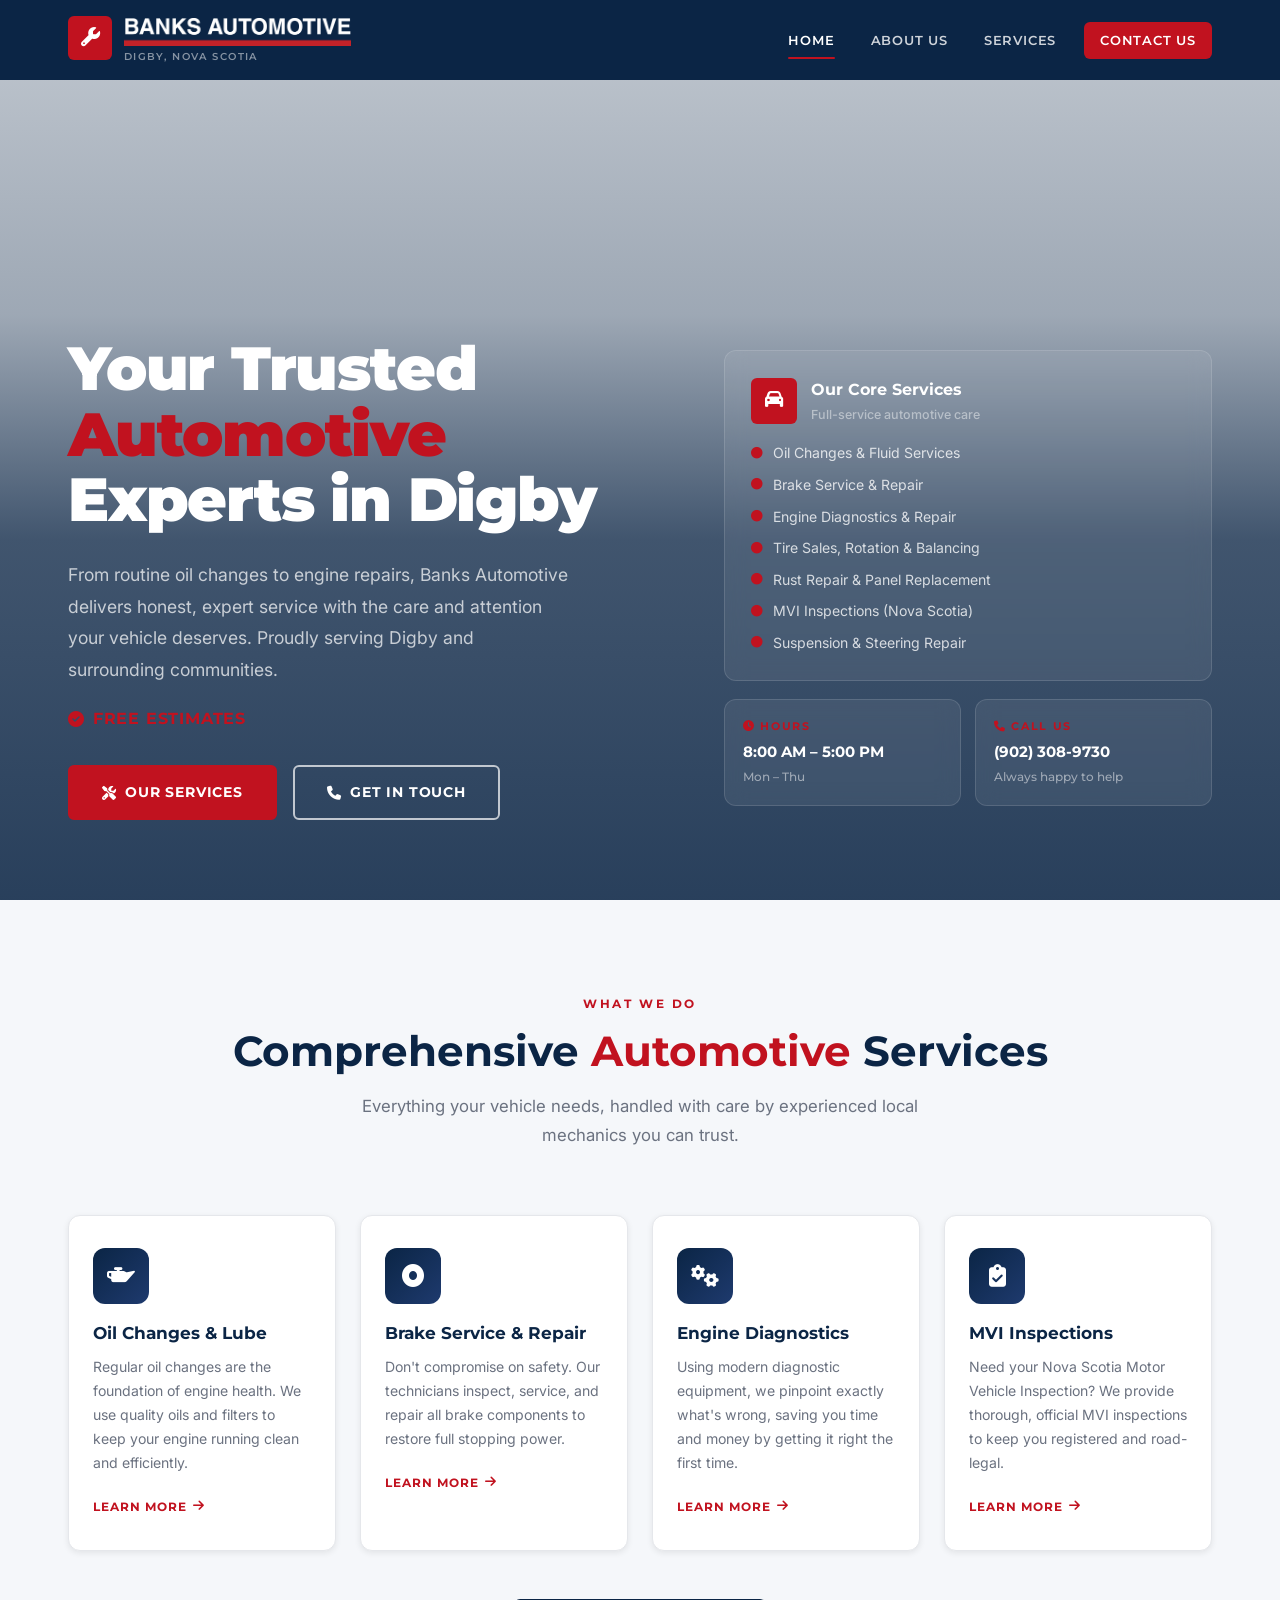
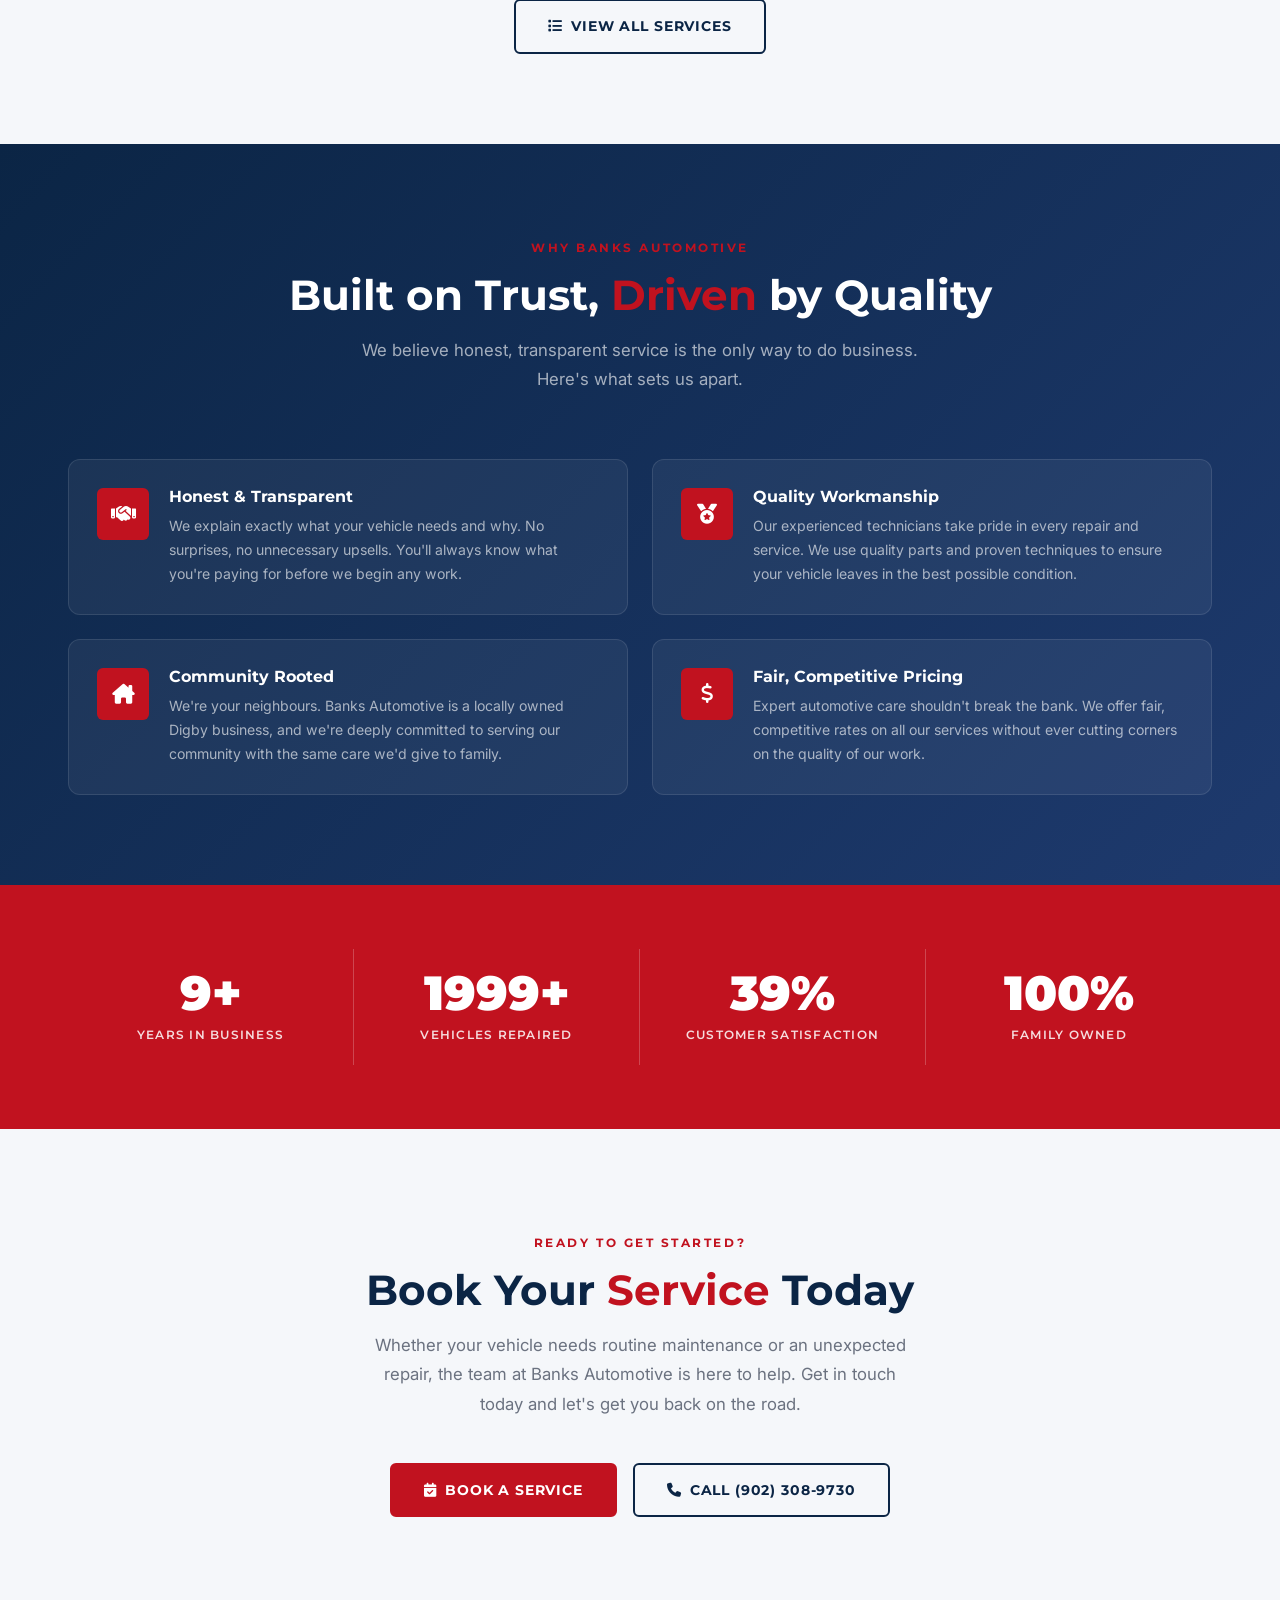
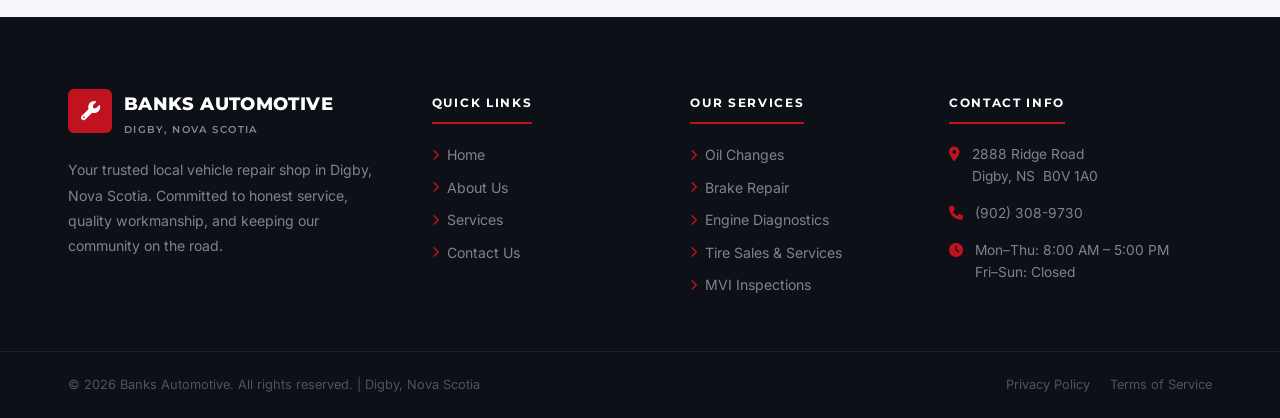
==== index.html @ 195c3d0d "Add files via upload" ====
<!DOCTYPE html>
<html lang="en">
<head>
  <meta charset="UTF-8" />
  <meta name="viewport" content="width=device-width, initial-scale=1.0" />

  <!-- Primary SEO -->
  <title>Banks Automotive | Auto Repair in Digby, NS</title>
  <meta name="description" content="Banks Automotive is Digby's trusted vehicle repair and maintenance shop. Expert mechanics, honest pricing, and quality service, from oil changes to engine repairs. Serving Digby, Nova Scotia and surrounding communities." />
  <meta name="keywords" content="auto repair Digby NS, vehicle repair Digby Nova Scotia, mechanic Digby, car repair Digby NS, oil change Digby, brake repair Nova Scotia, MVI inspection Digby, Banks Automotive" />
  <meta name="robots" content="index, follow" />
  <link rel="canonical" href="https://banksautomotive.ca/" />

  <!-- Open Graph -->
  <meta property="og:type" content="website" />
  <meta property="og:url" content="https://banksautomotive.ca/" />
  <meta property="og:title" content="Banks Automotive | Auto Repair in Digby, NS" />
  <meta property="og:description" content="Expert vehicle repair and maintenance in Digby, NS. Honest pricing, quality workmanship, and a commitment to keeping our community on the road." />
  <meta property="og:image" content="https://banksautomotive.ca/images/banks-shop.jpg" />
  <meta property="og:site_name" content="Banks Automotive | Auto Repair in Digby, NS" />
  <meta property="og:locale" content="en_CA" />

  <!-- Twitter Card -->
  <meta name="twitter:card" content="summary_large_image" />
  <meta name="twitter:title" content="Banks Automotive | Auto Repair in Digby, NS" />
  <meta name="twitter:description" content="Digby's trusted auto repair shop. Expert mechanics, honest service." />
  <meta name="twitter:image" content="https://banksautomotive.ca/images/banks-shop.jpg" />

  <!-- Favicon placeholder -->
  <link rel="icon" type="image/svg+xml" href="data:image/svg+xml,<svg xmlns='http://www.w3.org/2000/svg' viewBox='0 0 100 100'><rect width='100' height='100' rx='12' fill='%230B2545'/><text x='50' y='62' font-family='Arial,sans-serif' font-size='52' font-weight='bold' fill='white' text-anchor='middle'>BA</text><rect x='20' y='74' width='60' height='6' rx='3' fill='%23C1121F'/></svg>" />

  <!-- Styles -->
  <link rel="stylesheet" href="https://cdnjs.cloudflare.com/ajax/libs/font-awesome/6.5.0/css/all.min.css" crossorigin="anonymous" />
  <link rel="stylesheet" href="css/styles.css" />

  <!-- JSON-LD Structured Data -->
  <script type="application/ld+json">
  {
    "@context": "https://schema.org",
    "@type": "AutoRepair",
    "name": "Banks Automotive",
    "description": "Full-service vehicle repair and maintenance shop serving Digby and surrounding communities in Nova Scotia.",
    "url": "https://banksautomotive.ca",
    "telephone": "+1-902-308-9730",
    "address": {
      "@type": "PostalAddress",
      "streetAddress": "2888 Ridge Road",
      "addressLocality": "Digby",
      "addressRegion": "NS",
      "postalCode": "B0V 1A0",
      "addressCountry": "CA"
    },
    "openingHoursSpecification": [
      {
        "@type": "OpeningHoursSpecification",
        "dayOfWeek": ["Monday","Tuesday","Wednesday","Thursday"],
        "opens": "08:00",
        "closes": "17:00"
      }
    ],
    "priceRange": "$$",
    "image": "https://banksautomotive.ca/images/banks-shop.jpg"
  }
  </script>
</head>
<body>

  <!-- ============================================================
       NAVIGATION
  ============================================================ -->
  <nav class="nav" role="navigation" aria-label="Main navigation">
    <div class="nav-container">

      <a href="index.html" class="nav-logo" aria-label="Banks Automotive Home">
        <div class="nav-logo-icon" aria-hidden="true">
          <i class="fas fa-wrench"></i>
        </div>
        <div>
          <img src="images/BanksAutomotive_Logo.png" alt="Banks Automotive" class="nav-logo-img">
          <span class="nav-logo-tagline">Digby, Nova Scotia</span>
        </div>
      </a>

      <div class="nav-links" role="list">
        <a href="index.html"    class="nav-link" data-page="index.html"    role="listitem">Home</a>
        <a href="about.html"    class="nav-link" data-page="about.html"    role="listitem">About Us</a>
        <a href="services.html" class="nav-link" data-page="services.html" role="listitem">Services</a>
        <a href="contact.html"  class="nav-link nav-cta" data-page="contact.html" role="listitem">Contact Us</a>
      </div>

      <button class="nav-hamburger" aria-label="Open navigation menu" aria-expanded="false">
        <span></span><span></span><span></span>
      </button>
    </div>
  </nav>

  <!-- Mobile Menu -->
  <div class="nav-mobile" role="navigation" aria-label="Mobile navigation">
    <a href="index.html"    class="nav-link" data-page="index.html">Home</a>
    <a href="about.html"    class="nav-link" data-page="about.html">About Us</a>
    <a href="services.html" class="nav-link" data-page="services.html">Services</a>
    <a href="contact.html"  class="nav-link nav-cta" data-page="contact.html">Contact Us</a>
  </div>

  <main>

    <!-- ============================================================
         HERO SECTION
    ============================================================ -->
    <section class="hero" aria-label="Welcome to Banks Automotive">
      <img src="images/banks-shop.jpg"
           alt="Banks Automotive Repair shop with new signage at 2888 Ridge Road, Digby, Nova Scotia"
           class="hero-bg-img"
           fetchpriority="high">
      <div class="hero-overlay" aria-hidden="true"></div>

      <div class="hero-content">
        <!-- Text Column -->
        <div class="hero-text">
          <h1 class="hero-title">
            Your Trusted <span class="accent">Automotive</span><br>Experts in Digby
          </h1>
          <p class="hero-subtitle">
            From routine oil changes to engine repairs, Banks Automotive delivers honest, expert service with the care and attention your vehicle deserves. Proudly serving Digby and surrounding communities.
          </p>
          <p class="hero-free-estimate"><i class="fas fa-check-circle" aria-hidden="true"></i> Free Estimates</p>
          <div class="hero-actions">
            <a href="services.html" class="btn btn-primary">
              <i class="fas fa-tools" aria-hidden="true"></i> Our Services
            </a>
            <a href="contact.html" class="btn btn-outline-white">
              <i class="fas fa-phone" aria-hidden="true"></i> Get in Touch
            </a>
          </div>
        </div>

        <!-- Visual Column (hidden on mobile) -->
        <div class="hero-visual" aria-hidden="true">
          <div class="hero-card">
            <div class="hero-card-header">
              <div class="hero-card-icon"><i class="fas fa-car"></i></div>
              <div>
                <div class="hero-card-title">Our Core Services</div>
                <div class="hero-card-sub">Full-service automotive care</div>
              </div>
            </div>
            <ul class="hero-service-list">
              <li class="hero-service-item"><i class="fas fa-circle"></i> Oil Changes &amp; Fluid Services</li>
              <li class="hero-service-item"><i class="fas fa-circle"></i> Brake Service &amp; Repair</li>
              <li class="hero-service-item"><i class="fas fa-circle"></i> Engine Diagnostics &amp; Repair</li>
              <li class="hero-service-item"><i class="fas fa-circle"></i> Tire Sales, Rotation &amp; Balancing</li>
              <li class="hero-service-item"><i class="fas fa-circle"></i> Rust Repair &amp; Panel Replacement</li>
              <li class="hero-service-item"><i class="fas fa-circle"></i> MVI Inspections (Nova Scotia)</li>
              <li class="hero-service-item"><i class="fas fa-circle"></i> Suspension &amp; Steering Repair</li>
            </ul>
          </div>

          <div class="hero-info-row">
            <div class="hero-info-card">
              <div class="hero-info-card-label"><i class="fas fa-clock"></i> Hours</div>
              <div class="hero-info-card-value">
                8:00 AM – 5:00 PM
                <span>Mon – Thu</span>
              </div>
            </div>
            <div class="hero-info-card">
              <div class="hero-info-card-label"><i class="fas fa-phone"></i> Call Us</div>
              <div class="hero-info-card-value">
                (902) 308-9730
                <span>Always happy to help</span>
              </div>
            </div>
          </div>
        </div>
      </div>
    </section>

    <!-- ============================================================
         SERVICES PREVIEW
    ============================================================ -->
    <section class="section services-preview" aria-labelledby="services-heading">
      <div class="container">
        <div class="section-header">
          <p class="section-label">What We Do</p>
          <h2 class="section-title" id="services-heading">Comprehensive <span class="accent">Automotive</span> Services</h2>
          <p class="section-subtitle">Everything your vehicle needs, handled with care by experienced local mechanics you can trust.</p>
        </div>

        <div class="services-grid-preview">
          <article class="service-card reveal">
            <div class="service-icon" aria-hidden="true"><i class="fas fa-oil-can"></i></div>
            <h3>Oil Changes &amp; Lube</h3>
            <p>Regular oil changes are the foundation of engine health. We use quality oils and filters to keep your engine running clean and efficiently.</p>
            <a href="services.html#oil-changes" class="service-card-link">Learn more <i class="fas fa-arrow-right" aria-hidden="true"></i></a>
          </article>

          <article class="service-card reveal delay-1">
            <div class="service-icon" aria-hidden="true"><i class="fas fa-circle-dot"></i></div>
            <h3>Brake Service &amp; Repair</h3>
            <p>Don't compromise on safety. Our technicians inspect, service, and repair all brake components to restore full stopping power.</p>
            <a href="services.html#brakes" class="service-card-link">Learn more <i class="fas fa-arrow-right" aria-hidden="true"></i></a>
          </article>

          <article class="service-card reveal delay-2">
            <div class="service-icon" aria-hidden="true"><i class="fas fa-gears"></i></div>
            <h3>Engine Diagnostics</h3>
            <p>Using modern diagnostic equipment, we pinpoint exactly what's wrong, saving you time and money by getting it right the first time.</p>
            <a href="services.html#diagnostics" class="service-card-link">Learn more <i class="fas fa-arrow-right" aria-hidden="true"></i></a>
          </article>

          <article class="service-card reveal delay-3">
            <div class="service-icon" aria-hidden="true"><i class="fas fa-clipboard-check"></i></div>
            <h3>MVI Inspections</h3>
            <p>Need your Nova Scotia Motor Vehicle Inspection? We provide thorough, official MVI inspections to keep you registered and road-legal.</p>
            <a href="services.html#mvi" class="service-card-link">Learn more <i class="fas fa-arrow-right" aria-hidden="true"></i></a>
          </article>
        </div>

        <div style="text-align:center; margin-top:48px;">
          <a href="services.html" class="btn btn-outline-navy">
            <i class="fas fa-list" aria-hidden="true"></i> View All Services
          </a>
        </div>
      </div>
    </section>

    <!-- ============================================================
         WHY CHOOSE US
    ============================================================ -->
    <section class="section why-us" aria-labelledby="why-heading">
      <div class="container">
        <div class="section-header">
          <p class="section-label">Why Banks Automotive</p>
          <h2 class="section-title" id="why-heading" style="color:var(--white)">Built on Trust, <span class="accent">Driven</span> by Quality</h2>
          <p class="section-subtitle">We believe honest, transparent service is the only way to do business. Here's what sets us apart.</p>
        </div>

        <div class="why-grid">
          <div class="why-item reveal">
            <div class="why-icon" aria-hidden="true"><i class="fas fa-handshake"></i></div>
            <div>
              <h3>Honest &amp; Transparent</h3>
              <p>We explain exactly what your vehicle needs and why. No surprises, no unnecessary upsells. You'll always know what you're paying for before we begin any work.</p>
            </div>
          </div>

          <div class="why-item reveal delay-1">
            <div class="why-icon" aria-hidden="true"><i class="fas fa-medal"></i></div>
            <div>
              <h3>Quality Workmanship</h3>
              <p>Our experienced technicians take pride in every repair and service. We use quality parts and proven techniques to ensure your vehicle leaves in the best possible condition.</p>
            </div>
          </div>

          <div class="why-item reveal delay-2">
            <div class="why-icon" aria-hidden="true"><i class="fas fa-house-chimney"></i></div>
            <div>
              <h3>Community Rooted</h3>
              <p>We're your neighbours. Banks Automotive is a locally owned Digby business, and we're deeply committed to serving our community with the same care we'd give to family.</p>
            </div>
          </div>

          <div class="why-item reveal delay-3">
            <div class="why-icon" aria-hidden="true"><i class="fas fa-dollar-sign"></i></div>
            <div>
              <h3>Fair, Competitive Pricing</h3>
              <p>Expert automotive care shouldn't break the bank. We offer fair, competitive rates on all our services without ever cutting corners on the quality of our work.</p>
            </div>
          </div>
        </div>
      </div>
    </section>

    <!-- ============================================================
         STATS BANNER
    ============================================================ -->
    <section class="stats-banner" aria-label="Banks Automotive by the numbers">
      <div class="container">
        <div class="stats-grid">
          <div class="stat-item reveal">
            <div class="stat-number"><span class="counter" data-target="25" data-suffix="+">25+</span></div>
            <div class="stat-label">Years in Business</div>
          </div>
          <div class="stat-item reveal delay-1">
            <div class="stat-number"><span class="counter" data-target="5000" data-suffix="+">5000+</span></div>
            <div class="stat-label">Vehicles Repaired</div>
          </div>
          <div class="stat-item reveal delay-2">
            <div class="stat-number"><span class="counter" data-target="98" data-suffix="%">98%</span></div>
            <div class="stat-label">Customer Satisfaction</div>
          </div>
          <div class="stat-item reveal delay-3">
            <div class="stat-number">100%</div>
            <div class="stat-label">Family Owned</div>
          </div>
        </div>
      </div>
    </section>

    <!-- ============================================================
         CTA SECTION
    ============================================================ -->
    <section class="cta-section" aria-labelledby="cta-heading">
      <div class="container">
        <p class="section-label">Ready to Get Started?</p>
        <h2 class="section-title" id="cta-heading">Book Your <span class="accent">Service</span> Today</h2>
        <p class="cta-body">
          Whether your vehicle needs routine maintenance or an unexpected repair, the team at Banks Automotive is here to help. Get in touch today and let's get you back on the road.
        </p>
        <div class="cta-actions">
          <a href="contact.html" class="btn btn-primary">
            <i class="fas fa-calendar-check" aria-hidden="true"></i> Book a Service
          </a>
          <a href="tel:+19023089730" class="btn btn-outline-navy">
            <i class="fas fa-phone" aria-hidden="true"></i> Call (902) 308-9730
          </a>
        </div>
      </div>
    </section>

  </main>

  <!-- ============================================================
       FOOTER
  ============================================================ -->
  <footer class="footer" role="contentinfo">
    <div class="footer-top">
      <div class="container">
        <div class="footer-grid">

          <!-- Brand -->
          <div class="footer-brand">
            <div class="footer-logo-wrap">
              <a href="index.html" class="nav-logo" aria-label="Banks Automotive Home">
                <div class="nav-logo-icon" aria-hidden="true"><i class="fas fa-wrench"></i></div>
                <div>
                  <span class="nav-logo-name">Banks Automotive</span>
          <span class="nav-logo-tagline">Digby, Nova Scotia</span>
                        </div>
              </a>
            </div>
            <p>Your trusted local vehicle repair shop in Digby, Nova Scotia. Committed to honest service, quality workmanship, and keeping our community on the road.</p>
          </div>

          <!-- Quick Links -->
          <div class="footer-col">
            <h4>Quick Links</h4>
            <nav class="footer-links" aria-label="Footer navigation">
              <a href="index.html"><i class="fas fa-chevron-right"></i> Home</a>
              <a href="about.html"><i class="fas fa-chevron-right"></i> About Us</a>
              <a href="services.html"><i class="fas fa-chevron-right"></i> Services</a>
              <a href="contact.html"><i class="fas fa-chevron-right"></i> Contact Us</a>
            </nav>
          </div>

          <!-- Services -->
          <div class="footer-col">
            <h4>Our Services</h4>
            <nav class="footer-links" aria-label="Services navigation">
              <a href="services.html"><i class="fas fa-chevron-right"></i> Oil Changes</a>
              <a href="services.html"><i class="fas fa-chevron-right"></i> Brake Repair</a>
              <a href="services.html"><i class="fas fa-chevron-right"></i> Engine Diagnostics</a>
              <a href="services.html"><i class="fas fa-chevron-right"></i> Tire Sales &amp; Services</a>
              <a href="services.html"><i class="fas fa-chevron-right"></i> MVI Inspections</a>
            </nav>
          </div>

          <!-- Contact -->
          <div class="footer-col">
            <h4>Contact Info</h4>
            <address style="font-style:normal;">
              <div class="footer-contact-item">
                <i class="fas fa-map-marker-alt" aria-hidden="true"></i>
                <p>2888 Ridge Road<br>Digby, NS &nbsp;B0V 1A0</p>
              </div>
              <div class="footer-contact-item">
                <i class="fas fa-phone" aria-hidden="true"></i>
                <p><a href="tel:+19023089730">(902) 308-9730</a></p>
              </div>
              <div class="footer-contact-item">
                <i class="fas fa-clock" aria-hidden="true"></i>
                <p>Mon–Thu: 8:00 AM – 5:00 PM<br>Fri–Sun: Closed</p>
              </div>
            </address>
          </div>

        </div>
      </div>
    </div>

    <div class="container">
      <div class="footer-bottom">
        <p>&copy; 2026 Banks Automotive. All rights reserved. | Digby, Nova Scotia</p>
        <div class="footer-bottom-links">
          <a href="privacy.html">Privacy Policy</a>
          <a href="terms.html">Terms of Service</a>
        </div>
      </div>
    </div>
  </footer>

  <!-- Scroll to Top -->
  <button class="scroll-top" aria-label="Scroll to top of page">
    <i class="fas fa-chevron-up" aria-hidden="true"></i>
  </button>

  <script src="js/main.js"></script>
</body>
</html>
---- css/styles.css ----
/* ============================================================
   BANKS AUTOMOTIVE — Main Stylesheet
   Vehicle Repair Shop | Digby, Nova Scotia
   ============================================================ */

@import url('https://fonts.googleapis.com/css2?family=Montserrat:wght@400;500;600;700;800;900&family=Inter:wght@400;500;600&display=swap');

/* ============================================================
   CSS Custom Properties
   ============================================================ */
:root {
  --navy:        #0B2545;
  --navy-mid:    #1E3A6E;
  --navy-light:  #2D5196;
  --red:         #C1121F;
  --red-dark:    #9B0E19;
  --white:       #FFFFFF;
  --off-white:   #F5F7FA;
  --black:       #0D1117;
  --gray:        #6B7280;
  --gray-light:  #E5E7EB;
  --gray-mid:    #D1D5DB;

  --font-heading: 'Montserrat', sans-serif;
  --font-body:    'Inter', sans-serif;

  --container-max:    1200px;
  --section-padding:  90px 0;
  --nav-height:       80px;

  --shadow-sm:  0 2px 6px rgba(0,0,0,0.08);
  --shadow-md:  0 6px 18px rgba(0,0,0,0.12);
  --shadow-lg:  0 12px 36px rgba(0,0,0,0.18);

  --radius-sm: 6px;
  --radius-md: 12px;
  --radius-lg: 20px;

  --transition:      0.3s ease;
  --transition-slow: 0.6s ease;
}

/* ============================================================
   Reset & Base
   ============================================================ */
*, *::before, *::after {
  box-sizing: border-box;
  margin: 0;
  padding: 0;
}

html {
  scroll-behavior: smooth;
}

body {
  font-family: var(--font-body);
  color: var(--black);
  background-color: var(--white);
  line-height: 1.6;
  overflow-x: hidden;
  animation: pageFadeIn 0.35s ease;
}

img { max-width: 100%; height: auto; display: block; }
a   { text-decoration: none; color: inherit; }
ul  { list-style: none; }

@keyframes pageFadeIn {
  from { opacity: 0; }
  to   { opacity: 1; }
}

/* ============================================================
   Typography
   ============================================================ */
h1, h2, h3, h4, h5, h6 {
  font-family: var(--font-heading);
  font-weight: 700;
  line-height: 1.15;
}
h1 { font-size: clamp(2.2rem, 5.5vw, 3.75rem); }
h2 { font-size: clamp(1.75rem, 4vw, 2.6rem); }
h3 { font-size: clamp(1.1rem, 2.5vw, 1.5rem); }
p  { line-height: 1.75; }

/* ============================================================
   Utilities
   ============================================================ */
.container {
  max-width: var(--container-max);
  margin: 0 auto;
  padding: 0 28px;
}

.section {
  padding: var(--section-padding);
}

.section-header {
  text-align: center;
  margin-bottom: 64px;
}

.section-label {
  display: inline-block;
  font-family: var(--font-heading);
  font-size: 0.72rem;
  font-weight: 700;
  letter-spacing: 0.22em;
  text-transform: uppercase;
  color: var(--red);
  margin-bottom: 14px;
}

.section-title {
  color: var(--navy);
  margin-bottom: 16px;
}

.section-title .accent {
  color: var(--red);
}

.section-subtitle {
  color: var(--gray);
  font-size: 1.05rem;
  max-width: 580px;
  margin: 0 auto;
}

/* Buttons */
.btn {
  display: inline-flex;
  align-items: center;
  gap: 8px;
  padding: 14px 32px;
  font-family: var(--font-heading);
  font-size: 0.88rem;
  font-weight: 700;
  letter-spacing: 0.06em;
  text-transform: uppercase;
  border: 2px solid transparent;
  border-radius: var(--radius-sm);
  cursor: pointer;
  transition: all var(--transition);
  white-space: nowrap;
}

.btn-primary {
  background-color: var(--red);
  color: var(--white);
  border-color: var(--red);
}
.btn-primary:hover {
  background-color: var(--red-dark);
  border-color: var(--red-dark);
  transform: translateY(-2px);
  box-shadow: 0 8px 24px rgba(193,18,31,0.38);
}

.btn-outline-white {
  background-color: transparent;
  color: var(--white);
  border-color: rgba(255,255,255,0.7);
}
.btn-outline-white:hover {
  background-color: var(--white);
  color: var(--navy);
  border-color: var(--white);
  transform: translateY(-2px);
}

.btn-outline-navy {
  background-color: transparent;
  color: var(--navy);
  border-color: var(--navy);
}
.btn-outline-navy:hover {
  background-color: var(--navy);
  color: var(--white);
  transform: translateY(-2px);
}

/* ============================================================
   Navigation
   ============================================================ */
.nav {
  position: fixed;
  top: 0; left: 0; right: 0;
  z-index: 1000;
  background-color: var(--navy);
  height: var(--nav-height);
  display: flex;
  align-items: center;
  transition: height var(--transition), box-shadow var(--transition);
}

.nav.scrolled {
  height: 66px;
  box-shadow: 0 4px 24px rgba(0,0,0,0.35);
}

.nav-container {
  max-width: var(--container-max);
  margin: 0 auto;
  padding: 0 28px;
  width: 100%;
  display: flex;
  align-items: center;
  justify-content: space-between;
}

/* Logo */
.nav-logo {
  display: flex;
  align-items: flex-start;
  gap: 12px;
  text-decoration: none;
  flex-shrink: 0;
}

.nav-logo-icon {
  width: 44px;
  height: 44px;
  background-color: var(--red);
  border-radius: var(--radius-sm);
  display: flex;
  align-items: center;
  justify-content: center;
  color: var(--white);
  font-size: 1.2rem;
  flex-shrink: 0;
  transition: background-color var(--transition);
}
.nav-logo:hover .nav-logo-icon {
  background-color: var(--red-dark);
}

.nav-logo-img {
  height: 28px;
  width: auto;
  display: block;
  margin-top: 2px;
}

.nav-logo-name {
  font-family: var(--font-heading);
  font-weight: 800;
  font-size: 1.15rem;
  color: var(--white);
  letter-spacing: 0.02em;
  text-transform: uppercase;
  display: block;
}

.nav-logo-tagline {
  font-family: var(--font-heading);
  font-size: 0.6rem;
  font-weight: 600;
  color: rgba(255,255,255,0.5);
  letter-spacing: 0.15em;
  text-transform: uppercase;
  display: block;
  margin-top: 3px;
}

/* Desktop Links */
.nav-links {
  display: flex;
  align-items: center;
  gap: 4px;
}

.nav-link {
  font-family: var(--font-heading);
  font-size: 0.82rem;
  font-weight: 600;
  letter-spacing: 0.06em;
  text-transform: uppercase;
  color: rgba(255,255,255,0.8);
  padding: 8px 16px;
  border-radius: var(--radius-sm);
  transition: all var(--transition);
  position: relative;
}
.nav-link:hover {
  color: var(--white);
  background-color: rgba(255,255,255,0.08);
}
.nav-link.active {
  color: var(--white);
}
.nav-link.active::after {
  content: '';
  position: absolute;
  bottom: 0; left: 16px; right: 16px;
  height: 2px;
  background-color: var(--red);
  border-radius: 2px;
}

.nav-cta {
  background-color: var(--red) !important;
  color: var(--white) !important;
  border-radius: var(--radius-sm);
  margin-left: 8px;
}
.nav-cta:hover {
  background-color: var(--red-dark) !important;
}

/* Hamburger */
.nav-hamburger {
  display: none;
  flex-direction: column;
  justify-content: center;
  gap: 5px;
  width: 40px;
  height: 40px;
  cursor: pointer;
  background: none;
  border: none;
  padding: 6px;
  border-radius: var(--radius-sm);
  transition: background var(--transition);
}
.nav-hamburger:hover { background-color: rgba(255,255,255,0.08); }
.nav-hamburger span {
  display: block;
  width: 22px;
  height: 2px;
  background-color: var(--white);
  border-radius: 2px;
  transition: all var(--transition);
}
.nav-hamburger.active span:nth-child(1) { transform: translateY(7px) rotate(45deg); }
.nav-hamburger.active span:nth-child(2) { opacity: 0; transform: scaleX(0); }
.nav-hamburger.active span:nth-child(3) { transform: translateY(-7px) rotate(-45deg); }

/* Mobile Menu */
.nav-mobile {
  display: none;
  position: fixed;
  top: var(--nav-height);
  left: 0; right: 0;
  background-color: #0e2d57;
  padding: 12px 16px 20px;
  border-top: 1px solid rgba(255,255,255,0.1);
  box-shadow: 0 12px 32px rgba(0,0,0,0.4);
  z-index: 999;
  flex-direction: column;
  gap: 2px;
}
.nav-mobile.open { display: flex; }
.nav-mobile .nav-link {
  padding: 13px 16px;
  width: 100%;
  border-radius: var(--radius-sm);
}
.nav-mobile .nav-cta {
  margin-top: 10px;
  text-align: center;
  justify-content: center;
}

/* ============================================================
   Hero — Home Page
   ============================================================ */
.hero {
  min-height: 100vh;
  display: flex;
  align-items: flex-end;
  position: relative;
  overflow: hidden;
  padding-top: var(--nav-height);
}

.hero-bg-img {
  position: absolute;
  inset: 0;
  width: 100%;
  height: 100%;
  object-fit: cover;
  object-position: center;
  z-index: 0;
}

.hero-overlay {
  position: absolute;
  inset: 0;
  z-index: 1;
  background: linear-gradient(to bottom, rgba(11,37,69,0.25) 0%, rgba(11,37,69,0.4) 35%, rgba(11,37,69,0.78) 60%, rgba(11,37,69,0.88) 100%);
}

.hero-content {
  position: relative;
  z-index: 2;
  max-width: var(--container-max);
  margin: 0 auto;
  padding: 80px 28px;
  display: grid;
  grid-template-columns: 1.1fr 0.9fr;
  gap: 60px;
  align-items: center;
  width: 100%;
}

.hero-logo {
  max-width: 360px;
  width: 100%;
  height: auto;
  filter: drop-shadow(0 2px 12px rgba(0,0,0,0.4));
}

.hero-label {
  display: inline-flex;
  align-items: center;
  gap: 10px;
  font-family: var(--font-heading);
  font-size: 0.72rem;
  font-weight: 700;
  letter-spacing: 0.22em;
  text-transform: uppercase;
  color: var(--red);
  margin-bottom: 22px;
}
.hero-label::before {
  content: '';
  display: block;
  width: 30px;
  height: 2px;
  background-color: var(--red);
  border-radius: 2px;
}

.hero-title {
  font-size: clamp(2.4rem, 5.5vw, 3.8rem);
  font-weight: 900;
  color: var(--white);
  line-height: 1.08;
  margin-bottom: 26px;
  letter-spacing: -0.02em;
}
.hero-title .accent { color: var(--red); }

.hero-subtitle {
  font-size: 1.1rem;
  color: rgba(255,255,255,0.72);
  margin-bottom: 20px;
  line-height: 1.8;
  max-width: 500px;
}

.hero-free-estimate {
  display: inline-flex;
  align-items: center;
  gap: 8px;
  font-family: var(--font-heading);
  font-size: 1rem;
  font-weight: 700;
  color: var(--red);
  letter-spacing: 0.05em;
  text-transform: uppercase;
  margin-bottom: 32px;
}

.hero-bottom {
  margin-top: auto;
  text-align: center;
  display: flex;
  flex-direction: column;
  align-items: center;
  gap: 14px;
}

.hero-tagline {
  font-family: var(--font-heading);
  font-size: clamp(1rem, 2.5vw, 1.25rem);
  font-weight: 600;
  color: var(--white);
  text-shadow: 0 2px 10px rgba(0,0,0,0.5);
  letter-spacing: 0.01em;
  margin: 0;
}

.hero-actions {
  display: flex;
  gap: 16px;
  flex-wrap: wrap;
}

/* Hero stats strip */
.hero-stats {
  display: grid;
  grid-template-columns: repeat(3, 1fr);
  gap: 14px;
  margin-top: 60px;
}
.hero-stat {
  text-align: center;
  padding: 20px 12px;
  border: 1px solid rgba(255,255,255,0.12);
  border-radius: var(--radius-md);
  background-color: rgba(255,255,255,0.06);
  backdrop-filter: blur(6px);
}
.hero-stat-number {
  font-family: var(--font-heading);
  font-size: 2rem;
  font-weight: 900;
  color: var(--white);
  line-height: 1;
  margin-bottom: 6px;
}
.hero-stat-number .accent { color: var(--red); }
.hero-stat-label {
  font-size: 0.75rem;
  color: rgba(255,255,255,0.55);
  text-transform: uppercase;
  letter-spacing: 0.1em;
  font-weight: 600;
}

/* Hero Visual Panel (right column) */
.hero-visual {
  display: flex;
  flex-direction: column;
  gap: 18px;
}

.hero-card {
  background: rgba(255,255,255,0.07);
  border: 1px solid rgba(255,255,255,0.13);
  border-radius: var(--radius-md);
  padding: 26px;
  backdrop-filter: blur(10px);
}

.hero-card-header {
  display: flex;
  align-items: center;
  gap: 14px;
  margin-bottom: 18px;
}
.hero-card-icon {
  width: 46px;
  height: 46px;
  background-color: var(--red);
  border-radius: var(--radius-sm);
  display: flex;
  align-items: center;
  justify-content: center;
  color: var(--white);
  font-size: 1.15rem;
  flex-shrink: 0;
}
.hero-card-title {
  font-family: var(--font-heading);
  font-weight: 700;
  color: var(--white);
  font-size: 1rem;
  margin-bottom: 2px;
}
.hero-card-sub {
  font-size: 0.78rem;
  color: rgba(255,255,255,0.45);
  font-weight: 500;
}

.hero-service-list {
  display: flex;
  flex-direction: column;
  gap: 9px;
}
.hero-service-item {
  display: flex;
  align-items: center;
  gap: 10px;
  font-size: 0.88rem;
  color: rgba(255,255,255,0.78);
}
.hero-service-item i {
  color: var(--red);
  font-size: 0.72rem;
  flex-shrink: 0;
}

.hero-info-row {
  display: grid;
  grid-template-columns: 1fr 1fr;
  gap: 14px;
}
.hero-info-card {
  background: rgba(255,255,255,0.07);
  border: 1px solid rgba(255,255,255,0.13);
  border-radius: var(--radius-md);
  padding: 18px;
  backdrop-filter: blur(10px);
}
.hero-info-card-label {
  font-family: var(--font-heading);
  font-size: 0.68rem;
  font-weight: 700;
  color: var(--red);
  letter-spacing: 0.15em;
  text-transform: uppercase;
  margin-bottom: 6px;
}
.hero-info-card-value {
  font-family: var(--font-heading);
  font-size: 0.92rem;
  font-weight: 700;
  color: var(--white);
}
.hero-info-card-value span {
  display: block;
  font-size: 0.78rem;
  font-weight: 500;
  color: rgba(255,255,255,0.5);
  margin-top: 2px;
}

/* ============================================================
   Page Hero (Interior pages)
   ============================================================ */
.page-hero {
  background: linear-gradient(135deg, #0B2545 0%, #1E3A6E 100%);
  padding: 140px 0 80px;
  position: relative;
  overflow: hidden;
  text-align: center;
}
.page-hero::before {
  content: '';
  position: absolute;
  inset: 0;
  background-image: repeating-linear-gradient(
    -45deg,
    transparent,
    transparent 48px,
    rgba(255,255,255,0.018) 48px,
    rgba(255,255,255,0.018) 49px
  );
}
.page-hero::after {
  content: '';
  position: absolute;
  bottom: 0; left: 0; right: 0;
  height: 4px;
  background: linear-gradient(90deg, var(--red) 40%, transparent);
}
.page-hero-inner {
  position: relative;
  z-index: 1;
}
.page-hero-label {
  display: inline-block;
  font-family: var(--font-heading);
  font-size: 0.72rem;
  font-weight: 700;
  letter-spacing: 0.22em;
  text-transform: uppercase;
  color: var(--red);
  margin-bottom: 14px;
}
.page-hero-title {
  color: var(--white);
  margin-bottom: 18px;
  font-size: clamp(2rem, 5vw, 3rem);
}
.page-hero-subtitle {
  color: rgba(255,255,255,0.68);
  font-size: 1.05rem;
  max-width: 560px;
  margin: 0 auto 28px;
}
.breadcrumb {
  display: flex;
  align-items: center;
  gap: 8px;
  justify-content: center;
  font-size: 0.82rem;
}
.breadcrumb a { color: rgba(255,255,255,0.5); transition: color var(--transition); }
.breadcrumb a:hover { color: var(--white); }
.breadcrumb-sep { color: rgba(255,255,255,0.25); }
.breadcrumb-current { color: var(--red); font-weight: 600; }

/* ============================================================
   Services Preview (Home)
   ============================================================ */
.services-preview {
  background-color: var(--off-white);
}

.services-grid-preview {
  display: grid;
  grid-template-columns: repeat(4, 1fr);
  gap: 24px;
}

.service-card {
  background-color: var(--white);
  border-radius: var(--radius-md);
  padding: 32px 24px;
  border: 1px solid var(--gray-light);
  box-shadow: var(--shadow-sm);
  transition: all var(--transition);
  position: relative;
  overflow: hidden;
}
.service-card::after {
  content: '';
  position: absolute;
  bottom: 0; left: 0; right: 0;
  height: 3px;
  background-color: var(--red);
  transform: scaleX(0);
  transition: transform var(--transition);
}
.service-card:hover {
  transform: translateY(-6px);
  box-shadow: var(--shadow-lg);
  border-color: transparent;
}
.service-card:hover::after { transform: scaleX(1); }

.service-icon {
  width: 56px;
  height: 56px;
  background: linear-gradient(135deg, var(--navy), var(--navy-mid));
  border-radius: var(--radius-md);
  display: flex;
  align-items: center;
  justify-content: center;
  color: var(--white);
  font-size: 1.4rem;
  margin-bottom: 20px;
  transition: background var(--transition);
}
.service-card:hover .service-icon {
  background: linear-gradient(135deg, var(--red), var(--red-dark));
}
.service-card h3 {
  color: var(--navy);
  font-size: 1.05rem;
  margin-bottom: 12px;
}
.service-card p {
  font-size: 0.88rem;
  color: var(--gray);
  line-height: 1.7;
  margin-bottom: 18px;
}
.service-card-link {
  display: inline-flex;
  align-items: center;
  gap: 6px;
  font-family: var(--font-heading);
  font-size: 0.78rem;
  font-weight: 700;
  color: var(--red);
  text-transform: uppercase;
  letter-spacing: 0.08em;
  transition: gap var(--transition);
}
.service-card-link:hover { gap: 10px; }

/* ============================================================
   Why Choose Us (Home)
   ============================================================ */
.why-us {
  background: linear-gradient(135deg, var(--navy) 0%, var(--navy-mid) 100%);
}
.why-us .section-title { color: var(--white); }
.why-us .section-subtitle { color: rgba(255,255,255,0.62); }

.why-grid {
  display: grid;
  grid-template-columns: repeat(2, 1fr);
  gap: 24px;
}
.why-item {
  display: flex;
  gap: 20px;
  padding: 28px;
  background-color: rgba(255,255,255,0.055);
  border: 1px solid rgba(255,255,255,0.1);
  border-radius: var(--radius-md);
  transition: all var(--transition);
}
.why-item:hover {
  background-color: rgba(255,255,255,0.09);
  transform: translateY(-3px);
}
.why-icon {
  width: 52px;
  height: 52px;
  background-color: var(--red);
  border-radius: var(--radius-sm);
  display: flex;
  align-items: center;
  justify-content: center;
  color: var(--white);
  font-size: 1.25rem;
  flex-shrink: 0;
}
.why-item h3 {
  color: var(--white);
  font-size: 1rem;
  margin-bottom: 8px;
}
.why-item p {
  color: rgba(255,255,255,0.62);
  font-size: 0.88rem;
  line-height: 1.7;
}

/* ============================================================
   Stats Banner
   ============================================================ */
.stats-banner {
  background-color: var(--red);
  padding: 64px 0;
}
.stats-grid {
  display: grid;
  grid-template-columns: repeat(4, 1fr);
  gap: 0;
  text-align: center;
}
.stat-item {
  padding: 20px;
  border-right: 1px solid rgba(255,255,255,0.22);
}
.stat-item:last-child { border-right: none; }
.stat-number {
  font-family: var(--font-heading);
  font-size: 3rem;
  font-weight: 900;
  color: var(--white);
  line-height: 1;
  margin-bottom: 8px;
}
.stat-label {
  font-family: var(--font-heading);
  font-size: 0.78rem;
  font-weight: 600;
  color: rgba(255,255,255,0.85);
  text-transform: uppercase;
  letter-spacing: 0.1em;
}

/* ============================================================
   CTA Section
   ============================================================ */
.cta-section {
  background-color: var(--off-white);
  text-align: center;
  padding: 100px 0;
}
.cta-section .section-title { color: var(--navy); }
.cta-section .cta-body {
  color: var(--gray);
  font-size: 1.05rem;
  max-width: 540px;
  margin: 0 auto 44px;
}
.cta-actions {
  display: flex;
  gap: 16px;
  justify-content: center;
  flex-wrap: wrap;
}

/* ============================================================
   About — Story Section
   ============================================================ */
.story-section { background-color: var(--white); }
.story-grid {
  display: grid;
  grid-template-columns: 1fr 1fr;
  grid-template-rows: auto auto;
  gap: 24px 80px;
}
.story-text { grid-column: 1; grid-row: 1 / 3; align-self: start; }
.story-visual { grid-column: 2; grid-row: 1; }
.story-map-wrapper {
  grid-column: 2;
  grid-row: 2;
  border-radius: var(--radius-lg);
  overflow: hidden;
  box-shadow: var(--shadow-md);
}
.story-map-wrapper iframe { aspect-ratio: 8 / 5; height: auto; }
.story-label { text-align: left; }
.story-text h2 { color: var(--navy); margin-bottom: 20px; }
.story-text p { color: var(--gray); margin-bottom: 16px; line-height: 1.85; }

.story-highlights { margin-top: 24px; display: flex; flex-direction: column; gap: 14px; }
.story-highlight-item { display: flex; align-items: flex-start; gap: 14px; }
.story-highlight-item i {
  color: var(--red);
  font-size: 0.95rem;
  margin-top: 5px;
  flex-shrink: 0;
}
.story-highlight-item p { margin-bottom: 0; font-size: 0.95rem; color: var(--gray); }

/* Visual block */
.story-visual { position: relative; }
.story-image-block {
  background: linear-gradient(135deg, var(--navy) 0%, var(--navy-mid) 100%);
  border-radius: var(--radius-lg);
  height: 460px;
  display: flex;
  flex-direction: column;
  align-items: center;
  justify-content: center;
  gap: 14px;
  position: relative;
  overflow: hidden;
}
.story-image-block::before {
  content: '';
  position: absolute;
  inset: 0;
  background-image: repeating-linear-gradient(
    -45deg,
    transparent,
    transparent 30px,
    rgba(255,255,255,0.03) 30px,
    rgba(255,255,255,0.03) 31px
  );
}
.story-image-block i {
  font-size: 4.5rem;
  color: rgba(255,255,255,0.18);
  position: relative;
  z-index: 1;
}
.story-image-block-text {
  font-family: var(--font-heading);
  font-size: 0.75rem;
  font-weight: 700;
  color: rgba(255,255,255,0.3);
  letter-spacing: 0.15em;
  text-transform: uppercase;
  position: relative;
  z-index: 1;
}
.story-badge {
  position: absolute;
  bottom: -18px;
  right: -18px;
  width: 122px;
  height: 122px;
  background-color: var(--red);
  border-radius: 50%;
  display: flex;
  flex-direction: column;
  align-items: center;
  justify-content: center;
  text-align: center;
  color: var(--white);
  box-shadow: var(--shadow-lg);
  z-index: 2;
}
.story-badge-number {
  font-family: var(--font-heading);
  font-size: 2.2rem;
  font-weight: 900;
  line-height: 1;
}
.story-badge-text {
  font-size: 0.6rem;
  font-weight: 700;
  text-transform: uppercase;
  letter-spacing: 0.08em;
  line-height: 1.3;
  margin-top: 4px;
}

/* ============================================================
   Values Section (About)
   ============================================================ */
.values-section { background-color: var(--off-white); }
.values-grid {
  display: grid;
  grid-template-columns: repeat(3, 1fr);
  gap: 28px;
}
.value-card {
  background-color: var(--white);
  border-radius: var(--radius-md);
  padding: 36px 28px;
  text-align: center;
  border: 1px solid var(--gray-light);
  box-shadow: var(--shadow-sm);
  transition: all var(--transition);
}
.value-card:hover {
  box-shadow: var(--shadow-md);
  transform: translateY(-4px);
  border-color: transparent;
}
.value-icon {
  width: 64px;
  height: 64px;
  background: linear-gradient(135deg, var(--navy), var(--navy-mid));
  border-radius: 50%;
  display: flex;
  align-items: center;
  justify-content: center;
  color: var(--white);
  font-size: 1.5rem;
  margin: 0 auto 22px;
  transition: background var(--transition);
}
.value-card:hover .value-icon {
  background: linear-gradient(135deg, var(--red), var(--red-dark));
}
.value-card h3 { color: var(--navy); font-size: 1.05rem; margin-bottom: 12px; }
.value-card p { color: var(--gray); font-size: 0.88rem; line-height: 1.75; }

/* Team Strip (About) */
.team-section { background-color: var(--white); }
.team-strip {
  display: flex;
  gap: 24px;
  justify-content: center;
  flex-wrap: wrap;
}
.team-card {
  background-color: var(--off-white);
  border-radius: var(--radius-md);
  padding: 32px 28px;
  text-align: center;
  flex: 1;
  min-width: 180px;
  max-width: 220px;
  border: 1px solid var(--gray-light);
  transition: all var(--transition);
}
.team-card:hover { box-shadow: var(--shadow-md); transform: translateY(-4px); }
.team-avatar {
  width: 72px;
  height: 72px;
  background: linear-gradient(135deg, var(--navy), var(--navy-mid));
  border-radius: 50%;
  display: flex;
  align-items: center;
  justify-content: center;
  color: var(--white);
  font-size: 1.8rem;
  margin: 0 auto 16px;
}
.team-card h4 { color: var(--navy); font-size: 1rem; margin-bottom: 4px; }
.team-card p { color: var(--gray); font-size: 0.82rem; }

/* ============================================================
   Services Page — Full Grid
   ============================================================ */
.services-full { background-color: var(--white); }
.services-grid-full {
  display: grid;
  grid-template-columns: repeat(3, 1fr);
  gap: 28px;
}
.service-card-full {
  background-color: var(--white);
  border: 1px solid var(--gray-light);
  border-radius: var(--radius-md);
  padding: 36px 28px;
  transition: all var(--transition);
  position: relative;
  overflow: hidden;
}
.service-card-full::after {
  content: '';
  position: absolute;
  top: 0; left: 0;
  width: 4px;
  height: 100%;
  background-color: var(--red);
  transform: scaleY(0);
  transform-origin: bottom;
  transition: transform var(--transition);
}
.service-card-full:hover {
  box-shadow: var(--shadow-md);
  transform: translateY(-4px);
  border-color: transparent;
}
.service-card-full:hover::after { transform: scaleY(1); }
.service-card-full h3 { color: var(--navy); margin-bottom: 12px; font-size: 1.1rem; margin-top: 20px; }
.service-card-full p { color: var(--gray); font-size: 0.88rem; line-height: 1.75; margin-bottom: 20px; }

.service-features { display: flex; flex-direction: column; gap: 7px; }
.service-feature {
  display: flex;
  align-items: center;
  gap: 8px;
  font-size: 0.84rem;
  color: var(--gray);
}
.service-feature i { color: var(--red); font-size: 0.68rem; flex-shrink: 0; }

/* Services note */
.services-note {
  background: linear-gradient(135deg, var(--navy), var(--navy-mid));
  border-radius: var(--radius-lg);
  padding: 48px;
  text-align: center;
  margin-top: 60px;
}
.services-note h3 { color: var(--white); margin-bottom: 14px; }
.services-note p { color: rgba(255,255,255,0.7); max-width: 500px; margin: 0 auto 32px; font-size: 0.95rem; }

/* ============================================================
   Contact Page
   ============================================================ */
.contact-section { background-color: var(--white); }
.contact-grid {
  display: grid;
  grid-template-columns: 1fr 1.45fr;
  gap: 64px;
}

.contact-info h2 { color: var(--navy); margin-bottom: 14px; font-size: 1.8rem; }
.contact-info > .contact-intro { color: var(--gray); margin-bottom: 40px; line-height: 1.8; }

.contact-detail {
  display: flex;
  gap: 16px;
  margin-bottom: 28px;
  align-items: flex-start;
}
.contact-detail-icon {
  width: 46px;
  height: 46px;
  background: linear-gradient(135deg, var(--navy), var(--navy-mid));
  border-radius: var(--radius-sm);
  display: flex;
  align-items: center;
  justify-content: center;
  color: var(--white);
  font-size: 1rem;
  flex-shrink: 0;
}
.contact-detail-info h4 {
  font-family: var(--font-heading);
  font-size: 0.78rem;
  font-weight: 700;
  color: var(--navy);
  text-transform: uppercase;
  letter-spacing: 0.08em;
  margin-bottom: 5px;
}
.contact-detail-info p,
.contact-detail-info a {
  color: var(--gray);
  font-size: 0.95rem;
  line-height: 1.55;
}
.contact-detail-info a:hover { color: var(--red); }

.hours-table { margin-top: 6px; }
.hours-row {
  display: flex;
  justify-content: space-between;
  font-size: 0.9rem;
  padding: 5px 0;
  border-bottom: 1px solid var(--gray-light);
  color: var(--gray);
}
.hours-row:last-child { border-bottom: none; }
.hours-row .day { font-weight: 600; color: var(--navy); }

/* Contact Form */
.contact-form-wrapper {
  background-color: var(--off-white);
  border-radius: var(--radius-lg);
  padding: 48px;
}
.contact-form-wrapper h3 { color: var(--navy); margin-bottom: 8px; font-size: 1.5rem; }
.contact-form-wrapper > p { color: var(--gray); margin-bottom: 32px; font-size: 0.95rem; }

.form-group { margin-bottom: 20px; }
.form-row { display: grid; grid-template-columns: 1fr 1fr; gap: 20px; }

.form-label {
  display: block;
  font-family: var(--font-heading);
  font-size: 0.75rem;
  font-weight: 700;
  color: var(--navy);
  text-transform: uppercase;
  letter-spacing: 0.08em;
  margin-bottom: 8px;
}
.form-input,
.form-select,
.form-textarea {
  width: 100%;
  padding: 12px 16px;
  background-color: var(--white);
  border: 2px solid var(--gray-light);
  border-radius: var(--radius-sm);
  font-family: var(--font-body);
  font-size: 0.95rem;
  color: var(--black);
  transition: border-color var(--transition);
  outline: none;
  appearance: none;
}
.form-input:focus,
.form-select:focus,
.form-textarea:focus {
  border-color: var(--navy);
}
.form-textarea { resize: vertical; min-height: 120px; }

.form-submit {
  width: 100%;
  padding: 16px;
  background-color: var(--red);
  color: var(--white);
  font-family: var(--font-heading);
  font-size: 0.88rem;
  font-weight: 700;
  letter-spacing: 0.08em;
  text-transform: uppercase;
  border: none;
  border-radius: var(--radius-sm);
  cursor: pointer;
  transition: all var(--transition);
  display: flex;
  align-items: center;
  justify-content: center;
  gap: 8px;
}
.form-submit:hover {
  background-color: var(--red-dark);
  transform: translateY(-2px);
  box-shadow: 0 8px 24px rgba(193,18,31,0.38);
}
.form-submit:disabled { opacity: 0.7; cursor: not-allowed; transform: none; }

.form-success {
  display: none;
  text-align: center;
  padding: 40px 28px;
  background-color: #eaf5ea;
  border-radius: var(--radius-md);
  border: 1px solid #b2d8b2;
}
.form-success i { font-size: 3rem; color: #2e7d32; margin-bottom: 16px; display: block; }
.form-success h4 { color: #1b5e20; margin-bottom: 8px; }
.form-success p { color: #2e7d32; font-size: 0.95rem; }

/* Map */
.map-section { background-color: var(--off-white); padding: 0; }
.map-container {
  height: 380px;
  background: linear-gradient(135deg, var(--navy), var(--navy-mid));
  display: flex;
  flex-direction: column;
  align-items: center;
  justify-content: center;
  gap: 14px;
  position: relative;
  overflow: hidden;
}
.map-container::before {
  content: '';
  position: absolute;
  inset: 0;
  background-image:
    linear-gradient(rgba(255,255,255,0.04) 1px, transparent 1px),
    linear-gradient(90deg, rgba(255,255,255,0.04) 1px, transparent 1px);
  background-size: 48px 48px;
}
.map-container i { font-size: 3rem; color: var(--red); position: relative; z-index: 1; }
.map-container p {
  position: relative; z-index: 1;
  font-family: var(--font-heading);
  font-weight: 700;
  font-size: 1.1rem;
  color: var(--white);
}
.map-container span {
  position: relative; z-index: 1;
  font-size: 0.85rem;
  color: rgba(255,255,255,0.55);
}

/* ============================================================
   Legal Pages (Privacy / Terms)
   ============================================================ */
.legal-content {
  max-width: 780px;
  margin: 0 auto;
  color: var(--gray);
  line-height: 1.8;
}
.legal-content h2 {
  font-size: 1.3rem;
  color: var(--navy);
  margin-top: 36px;
  margin-bottom: 12px;
}
.legal-content p {
  margin-bottom: 16px;
}
.legal-content ul {
  margin: 0 0 16px 24px;
  list-style: disc;
}
.legal-content li {
  margin-bottom: 8px;
}
.legal-content a {
  color: var(--red);
}

/* ============================================================
   Footer
   ============================================================ */
.footer {
  background-color: var(--black);
  color: rgba(255,255,255,0.75);
}
.footer-top {
  padding: 72px 0 52px;
  border-bottom: 1px solid rgba(255,255,255,0.07);
}
.footer-grid {
  display: grid;
  grid-template-columns: 1.5fr 1fr 1fr 1.25fr;
  gap: 48px;
}

.footer-brand .footer-logo-wrap { margin-bottom: 20px; display: inline-flex; }
.footer-brand p {
  font-size: 0.88rem;
  line-height: 1.8;
  color: rgba(255,255,255,0.48);
  margin-bottom: 24px;
}
.footer-social { display: flex; gap: 10px; }
.footer-social a {
  width: 38px; height: 38px;
  background-color: rgba(255,255,255,0.07);
  border-radius: var(--radius-sm);
  display: flex;
  align-items: center;
  justify-content: center;
  color: rgba(255,255,255,0.55);
  font-size: 0.9rem;
  transition: all var(--transition);
}
.footer-social a:hover {
  background-color: var(--red);
  color: var(--white);
  transform: translateY(-2px);
}

.footer-col h4 {
  font-family: var(--font-heading);
  font-size: 0.75rem;
  font-weight: 700;
  color: var(--white);
  text-transform: uppercase;
  letter-spacing: 0.14em;
  margin-bottom: 20px;
  padding-bottom: 12px;
  border-bottom: 2px solid var(--red);
  display: inline-block;
}
.footer-links { display: flex; flex-direction: column; gap: 10px; }
.footer-links a {
  font-size: 0.88rem;
  color: rgba(255,255,255,0.48);
  transition: color var(--transition);
  display: flex;
  align-items: center;
  gap: 8px;
}
.footer-links a i { font-size: 0.7rem; color: var(--red); }
.footer-links a:hover { color: var(--white); }

.footer-contact-item { display: flex; gap: 12px; margin-bottom: 16px; align-items: flex-start; }
.footer-contact-item i { color: var(--red); font-size: 0.88rem; margin-top: 3px; flex-shrink: 0; }
.footer-contact-item p { font-size: 0.86rem; color: rgba(255,255,255,0.48); line-height: 1.55; }
.footer-contact-item a { color: rgba(255,255,255,0.48); transition: color var(--transition); }
.footer-contact-item a:hover { color: var(--white); }

.footer-bottom {
  padding: 22px 0;
  display: flex;
  align-items: center;
  justify-content: space-between;
  flex-wrap: wrap;
  gap: 12px;
}
.footer-bottom p { font-size: 0.8rem; color: rgba(255,255,255,0.28); }
.footer-bottom-links { display: flex; gap: 20px; }
.footer-bottom-links a { font-size: 0.8rem; color: rgba(255,255,255,0.28); transition: color var(--transition); }
.footer-bottom-links a:hover { color: rgba(255,255,255,0.6); }

/* ============================================================
   Scroll To Top
   ============================================================ */
.scroll-top {
  position: fixed;
  bottom: 32px; right: 32px;
  width: 46px; height: 46px;
  background-color: var(--red);
  color: var(--white);
  border: none;
  border-radius: var(--radius-sm);
  display: flex;
  align-items: center;
  justify-content: center;
  font-size: 1rem;
  cursor: pointer;
  opacity: 0;
  pointer-events: none;
  transform: translateY(16px);
  transition: all var(--transition);
  box-shadow: var(--shadow-md);
  z-index: 900;
}
.scroll-top.visible {
  opacity: 1;
  pointer-events: all;
  transform: translateY(0);
}
.scroll-top:hover {
  background-color: var(--red-dark);
  transform: translateY(-3px);
}

/* ============================================================
   Scroll Reveal Animations
   ============================================================ */
.reveal {
  opacity: 0;
  transform: translateY(28px);
  transition: opacity 0.65s ease, transform 0.65s ease;
}
.reveal.delay-1 { transition-delay: 0.1s; }
.reveal.delay-2 { transition-delay: 0.2s; }
.reveal.delay-3 { transition-delay: 0.3s; }
.reveal.delay-4 { transition-delay: 0.4s; }
.reveal.visible { opacity: 1; transform: translateY(0); }

/* ============================================================
   Responsive
   ============================================================ */
@media (max-width: 1100px) {
  .hero-content { grid-template-columns: 1fr; }
  .hero-visual { display: none; }
  .services-grid-preview { grid-template-columns: repeat(2, 1fr); }
  .stats-grid { grid-template-columns: repeat(2, 1fr); }
  .stat-item { border-right: none; border-bottom: 1px solid rgba(255,255,255,0.22); }
  .stat-item:nth-last-child(-n+2) { border-bottom: none; }
  .footer-grid { grid-template-columns: 1fr 1fr; gap: 36px; }
  .story-grid { grid-template-columns: 1fr; gap: 32px; }
  .story-text { grid-column: 1; grid-row: auto; }
  .story-visual { grid-column: 1; grid-row: auto; order: -1; }
  .story-map-wrapper { grid-column: 1; grid-row: auto; order: 1; }
  .contact-grid { grid-template-columns: 1fr; gap: 48px; }
  .services-grid-full { grid-template-columns: repeat(2, 1fr); }
}

@media (max-width: 768px) {
  :root { --section-padding: 64px 0; }
  .nav-links { display: none; }
  .nav-hamburger { display: flex; }
  .why-grid { grid-template-columns: 1fr; }
  .values-grid { grid-template-columns: 1fr; }
  .services-grid-preview { grid-template-columns: 1fr; }
  .services-grid-full { grid-template-columns: 1fr; }
  .footer-grid { grid-template-columns: 1fr; gap: 28px; }
  .footer-bottom { flex-direction: column; text-align: center; }
  .form-row { grid-template-columns: 1fr; }
  .contact-form-wrapper { padding: 32px 24px; }
  .services-note { padding: 36px 24px; }
  .hero-stats { gap: 10px; }
}

/* ============================================================
   Contact Page — Phone-First Layout
   ============================================================ */
.contact-phone-hero {
  background: linear-gradient(135deg, var(--navy) 0%, var(--navy-mid) 100%);
  text-align: center;
  padding: 80px 0;
  position: relative;
  overflow: hidden;
}
.contact-phone-hero::before {
  content: '';
  position: absolute;
  inset: 0;
  background-image: repeating-linear-gradient(
    -45deg, transparent, transparent 48px,
    rgba(255,255,255,0.018) 48px, rgba(255,255,255,0.018) 49px
  );
}
.contact-phone-hero-inner { position: relative; z-index: 1; }

.contact-phone-icon-wrap {
  width: 84px;
  height: 84px;
  background-color: var(--red);
  border-radius: 50%;
  display: flex;
  align-items: center;
  justify-content: center;
  margin: 0 auto 24px;
  font-size: 2rem;
  color: var(--white);
  box-shadow: 0 8px 32px rgba(193,18,31,0.45);
}
.contact-phone-hero h2 { color: var(--white); margin-bottom: 8px; }
.contact-phone-hero > div > p { color: rgba(255,255,255,0.65); font-size: 1.05rem; max-width: 480px; margin: 0 auto; }

.contact-phone-number {
  display: inline-block;
  font-family: var(--font-heading);
  font-size: clamp(2.2rem, 5vw, 3.6rem);
  font-weight: 900;
  color: var(--white);
  letter-spacing: -0.02em;
  margin: 14px auto 22px;
  transition: color var(--transition);
  text-decoration: none;
}
.contact-phone-number:hover { color: #ff6b6b; }

/* Contact Info Cards */
.contact-cards {
  display: grid;
  grid-template-columns: repeat(3, 1fr);
  gap: 28px;
}
.contact-card {
  background-color: var(--white);
  border-radius: var(--radius-lg);
  padding: 40px 28px;
  text-align: center;
  border: 1px solid var(--gray-light);
  box-shadow: var(--shadow-sm);
  transition: all var(--transition);
}
.contact-card:hover {
  box-shadow: var(--shadow-md);
  transform: translateY(-5px);
  border-color: transparent;
}
.contact-card-icon {
  width: 68px;
  height: 68px;
  background: linear-gradient(135deg, var(--navy), var(--navy-mid));
  border-radius: 50%;
  display: flex;
  align-items: center;
  justify-content: center;
  color: var(--white);
  font-size: 1.6rem;
  margin: 0 auto 22px;
  transition: background var(--transition);
}
.contact-card:hover .contact-card-icon {
  background: linear-gradient(135deg, var(--red), var(--red-dark));
}
.contact-card h3 { color: var(--navy); margin-bottom: 14px; font-size: 1.15rem; }
.contact-card p,
.contact-card address { color: var(--gray); font-size: 0.95rem; line-height: 1.75; font-style: normal; }
.contact-card .card-phone-link {
  display: block;
  font-family: var(--font-heading);
  font-weight: 800;
  font-size: 1.5rem;
  color: var(--red);
  margin: 10px 0 8px;
  transition: color var(--transition);
  text-decoration: none;
}
.contact-card .card-phone-link:hover { color: var(--red-dark); }
.contact-card .hours-table { text-align: left; margin-top: 6px; }
.contact-card .btn { margin-top: 20px; font-size: 0.82rem; padding: 10px 22px; }

/* Full-width Google Maps embed */
.map-embed {
  width: 100%;
  height: 440px;
  border: 0;
  display: block;
}

/* Placeholder Image */
.placeholder-image {
  border-radius: var(--radius-lg);
  overflow: hidden;
  box-shadow: var(--shadow-lg);
}
.placeholder-image img {
  width: 100%;
  height: auto;
  display: block;
}

/* About Page — Story Map Wrapper */
.story-map-wrapper {
  border-radius: var(--radius-lg);
  overflow: hidden;
  height: 460px;
  box-shadow: var(--shadow-lg);
}
.story-map-wrapper iframe {
  width: 100%;
  height: 100%;
  border: 0;
  display: block;
}

@media (max-width: 768px) {
  .contact-cards {
    grid-template-columns: 1fr;
    max-width: 420px;
    margin: 0 auto;
  }
}

@media (max-width: 540px) {
  .hero-stats { grid-template-columns: 1fr; }
  .stats-grid { grid-template-columns: 1fr; }
  .stat-item { border-bottom: 1px solid rgba(255,255,255,0.22); }
  .stat-item:last-child { border-bottom: none; }
  .hero-actions { flex-direction: column; }
  .cta-actions { flex-direction: column; align-items: center; }
  .scroll-top { bottom: 20px; right: 20px; }
}
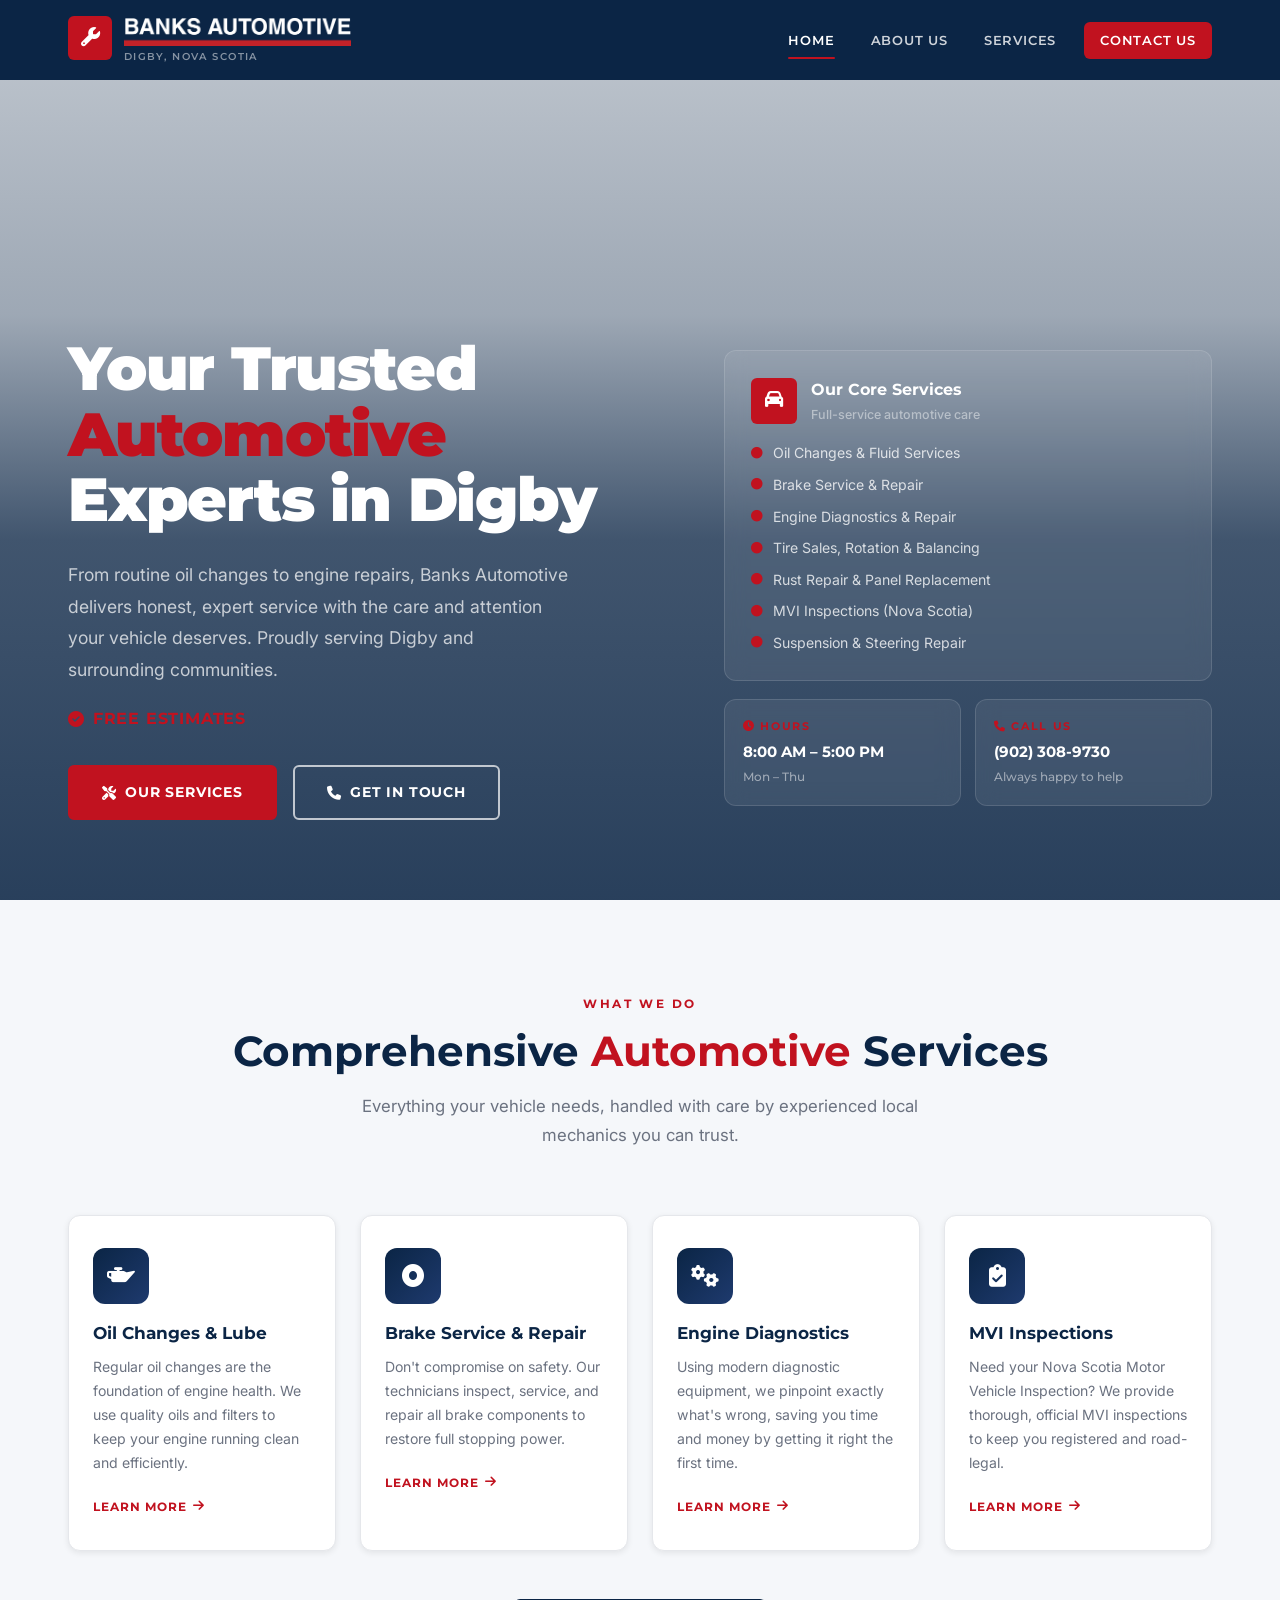
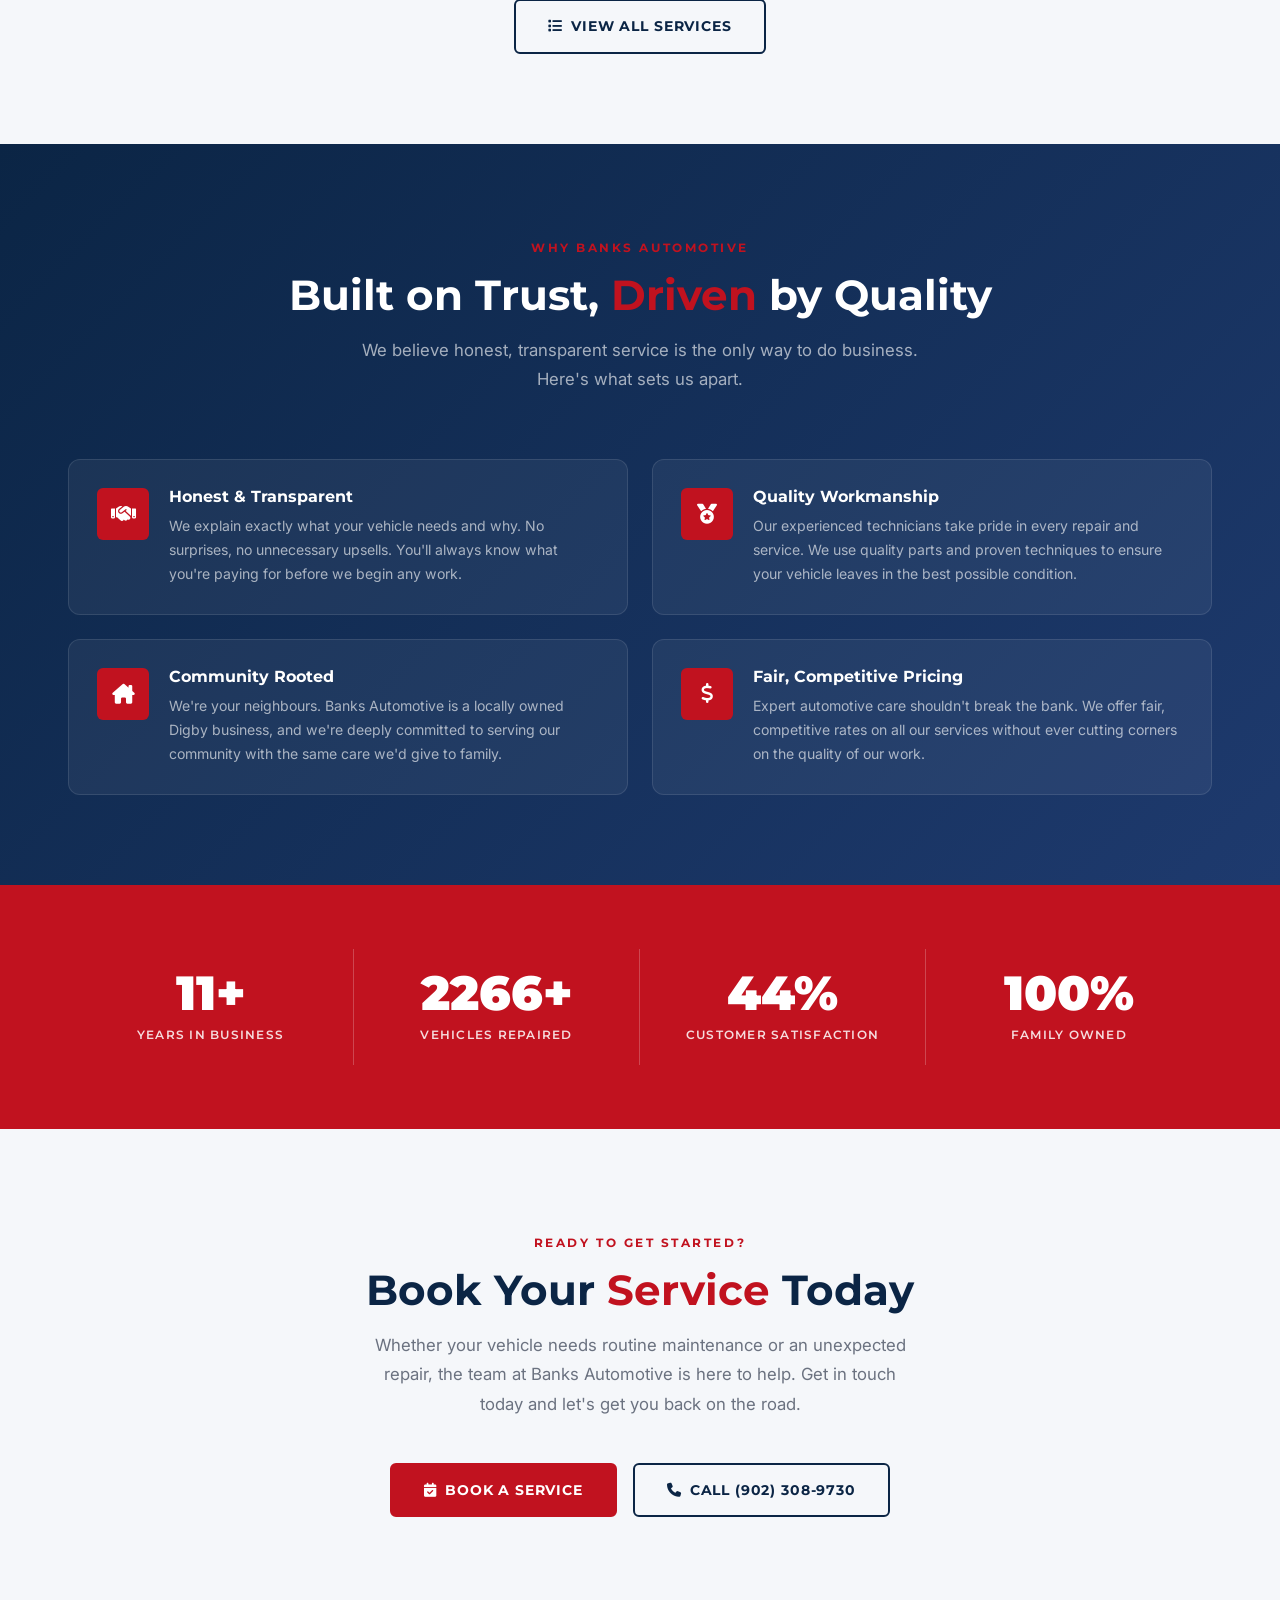
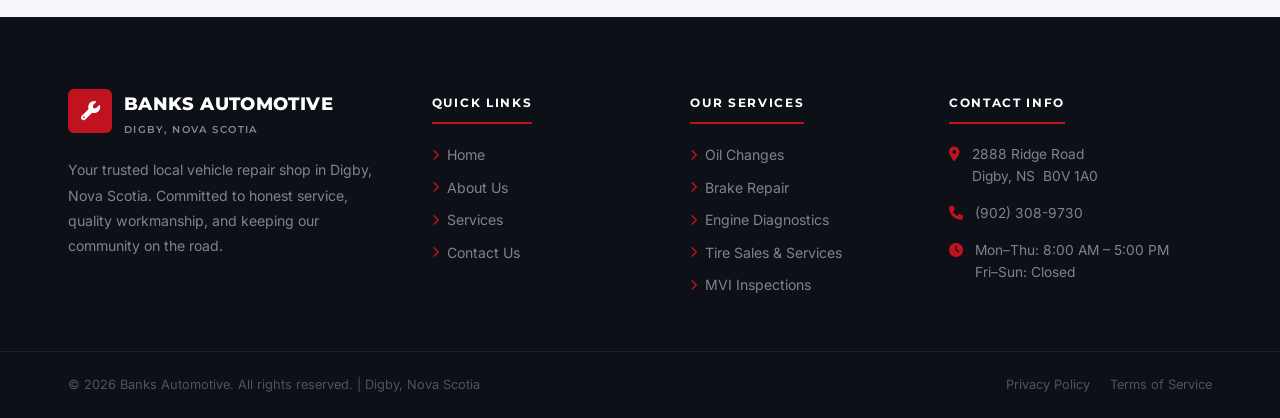
==== commit c3c06b2d: "Update index.html" ====
--- a/index.html
+++ b/index.html
@@ -5,7 +5,7 @@
   <meta name="viewport" content="width=device-width, initial-scale=1.0" />
 
   <!-- Primary SEO -->
-  <title>Banks Automotive | Auto Repair in Digby, NS</title>
+  <title>Banks Automotive | Digby, NS</title>
   <meta name="description" content="Banks Automotive is Digby's trusted vehicle repair and maintenance shop. Expert mechanics, honest pricing, and quality service, from oil changes to engine repairs. Serving Digby, Nova Scotia and surrounding communities." />
   <meta name="keywords" content="auto repair Digby NS, vehicle repair Digby Nova Scotia, mechanic Digby, car repair Digby NS, oil change Digby, brake repair Nova Scotia, MVI inspection Digby, Banks Automotive" />
   <meta name="robots" content="index, follow" />
